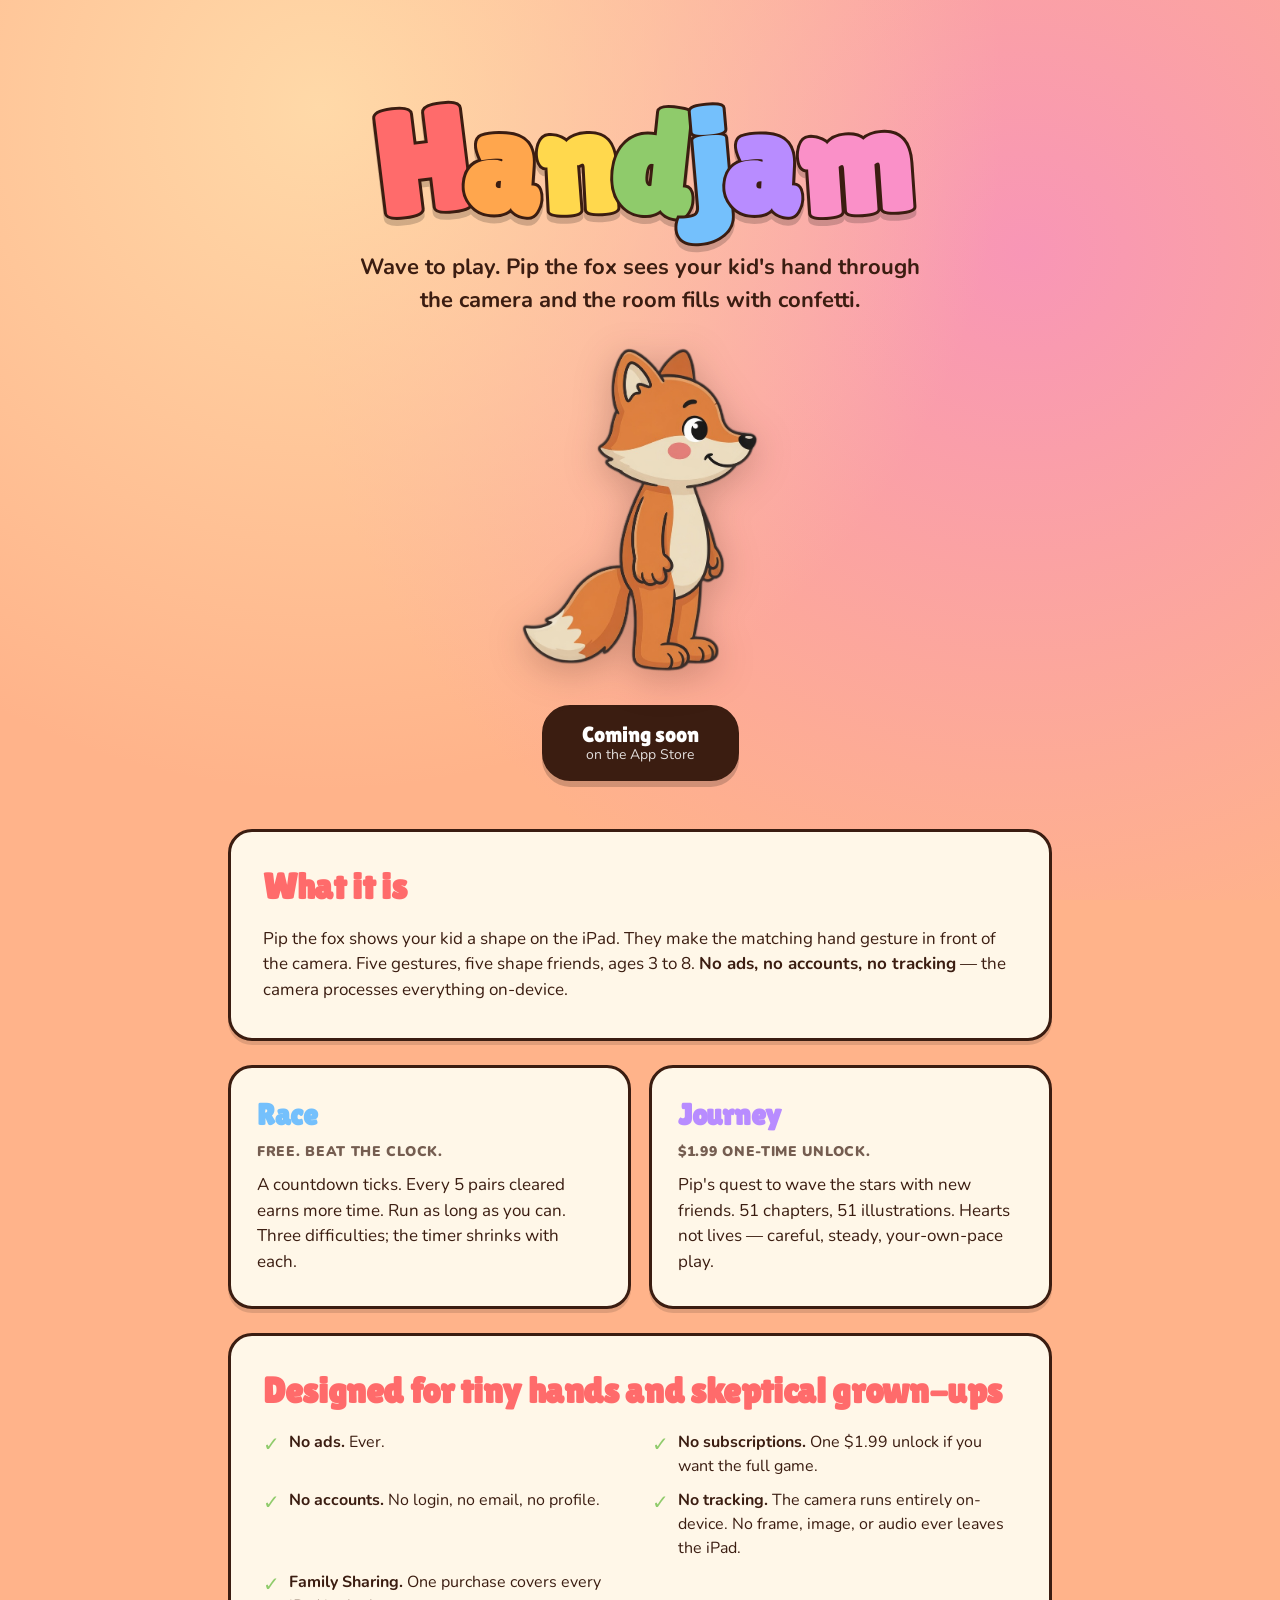
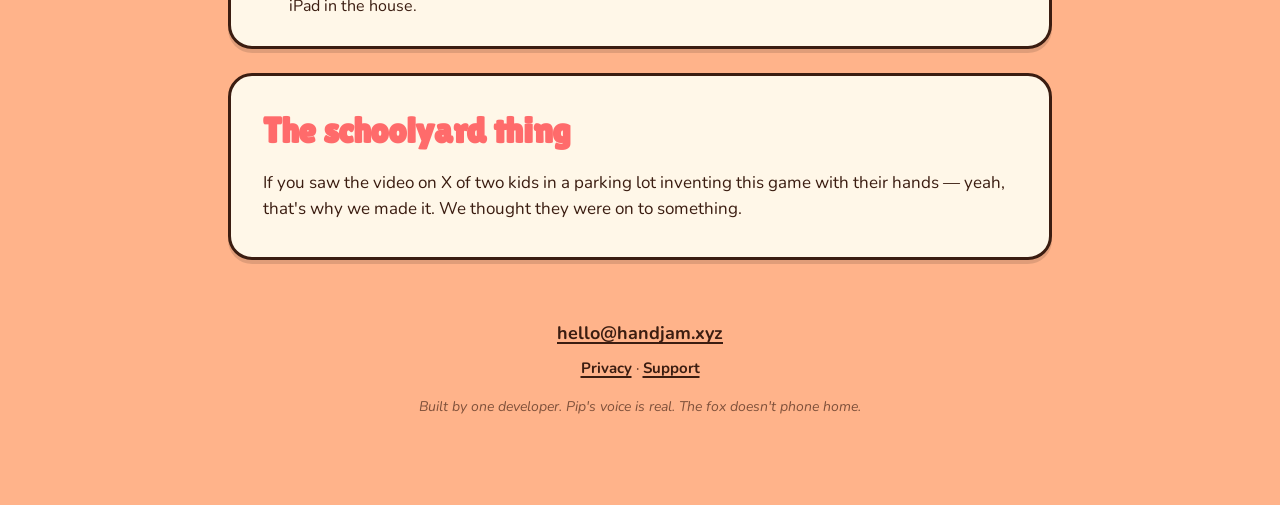
==== index.html @ eaa61b53 "Handjam landing page v1 Static site for handjam.xyz with: - Hero with per-letter rainbow wordmark (L" ====
<!DOCTYPE html>
<html lang="en">
<head>
  <meta charset="UTF-8">
  <meta name="viewport" content="width=device-width, initial-scale=1.0">
  <title>Handjam — Wave to Play. Ages 3-8.</title>
  <meta name="description" content="A camera hand-gesture game for kids 3-8. Pip the fox plays along. No ads. No subscription. No tracking.">

  <meta property="og:title" content="Handjam">
  <meta property="og:description" content="Wave to play. A camera hand-gesture game for kids 3-8.">
  <meta property="og:image" content="/og.png">
  <meta property="og:type" content="website">
  <meta property="og:url" content="https://handjam.xyz">

  <link rel="icon" href="/favicon.png" type="image/png">
  <link rel="preconnect" href="https://fonts.googleapis.com">
  <link rel="preconnect" href="https://fonts.gstatic.com" crossorigin>
  <link rel="stylesheet" href="https://fonts.googleapis.com/css2?family=Lilita+One&family=Nunito:wght@400;700;900&display=swap">
  <link rel="stylesheet" href="style.css">
</head>
<body>
  <main>
    <header class="hero">
      <h1 class="wordmark" aria-label="Handjam">
        <span class="letter l1">H</span><span class="letter l2">a</span><span class="letter l3">n</span><span class="letter l4">d</span><span class="letter l5">j</span><span class="letter l6">a</span><span class="letter l7">m</span>
      </h1>
      <p class="tagline">Wave to play. Pip the fox sees your kid's hand through the camera and the room fills with confetti.</p>

      <div class="pip">
        <img src="images/pip.png" alt="Pip the fox, waving" width="280">
      </div>

      <a class="appstore" href="#" aria-label="Download on the App Store — coming soon">
        <span class="appstore__line">Coming soon</span>
        <span class="appstore__line appstore__small">on the App Store</span>
      </a>
    </header>

    <section class="what">
      <h2>What it is</h2>
      <p>Pip the fox shows your kid a shape on the iPad. They make the matching hand gesture in front of the camera. Five gestures, five shape friends, ages 3 to 8. <strong>No ads, no accounts, no tracking</strong> — the camera processes everything on-device.</p>
    </section>

    <section class="modes">
      <div class="mode race">
        <h3>Race</h3>
        <p class="mode__sub">Free. Beat the clock.</p>
        <p>A countdown ticks. Every 5 pairs cleared earns more time. Run as long as you can. Three difficulties; the timer shrinks with each.</p>
      </div>
      <div class="mode journey">
        <h3>Journey</h3>
        <p class="mode__sub">$1.99 one-time unlock.</p>
        <p>Pip's quest to wave the stars with new friends. 51 chapters, 51 illustrations. Hearts not lives — careful, steady, your-own-pace play.</p>
      </div>
    </section>

    <section class="principles">
      <h2>Designed for tiny hands and skeptical grown-ups</h2>
      <ul>
        <li><strong>No ads.</strong> Ever.</li>
        <li><strong>No subscriptions.</strong> One $1.99 unlock if you want the full game.</li>
        <li><strong>No accounts.</strong> No login, no email, no profile.</li>
        <li><strong>No tracking.</strong> The camera runs entirely on-device. No frame, image, or audio ever leaves the iPad.</li>
        <li><strong>Family Sharing.</strong> One purchase covers every iPad in the house.</li>
      </ul>
    </section>

    <section class="origin">
      <h2>The schoolyard thing</h2>
      <p>If you saw the video on X of two kids in a parking lot inventing this game with their hands — yeah, that's why we made it. We thought they were on to something.</p>
    </section>

    <footer>
      <p class="contact">
        <a href="mailto:hello@handjam.xyz">hello@handjam.xyz</a>
      </p>
      <p class="links">
        <a href="/privacy">Privacy</a>
        ·
        <a href="/support">Support</a>
      </p>
      <p class="credit">Built by one developer. Pip's voice is real. The fox doesn't phone home.</p>
    </footer>
  </main>
</body>
</html>
---- style.css ----
/* Handjam landing — warm kid-app palette, big chunky type. */

:root {
  --warm-bg-1: #ffd9a8;
  --warm-bg-2: #ffb38a;
  --warm-bg-3: #f896b6;
  --ink: #3b1d11;
  --paper: #fff7e8;
  --primary: #ff6b6b;
  --success: #8fcb6b;
  --accent: #ffd84d;

  --c1: #ff6b6b; /* coral */
  --c2: #ffa64d; /* orange */
  --c3: #ffd84d; /* yellow */
  --c4: #8fcb6b; /* green */
  --c5: #74c0fc; /* blue */
  --c6: #b88cff; /* purple */
  --c7: #fa90c8; /* pink */
}

* { box-sizing: border-box; margin: 0; padding: 0; }

html, body {
  font-family: 'Nunito', system-ui, -apple-system, sans-serif;
  color: var(--ink);
  background:
    radial-gradient(circle at 25% 12%, var(--warm-bg-1) 0, transparent 55%),
    radial-gradient(circle at 80% 28%, var(--warm-bg-3) 0, transparent 60%),
    var(--warm-bg-2);
  background-attachment: fixed;
  min-height: 100vh;
  line-height: 1.5;
  -webkit-font-smoothing: antialiased;
}

main {
  max-width: 880px;
  margin: 0 auto;
  padding: 48px 28px 80px;
}

/* ---------- Hero ---------- */

.hero {
  text-align: center;
  padding: 48px 0 24px;
}

.wordmark {
  font-family: 'Lilita One', cursive;
  font-size: clamp(72px, 14vw, 144px);
  line-height: 0.95;
  letter-spacing: -0.02em;
  display: inline-block;
  filter: drop-shadow(0 6px 0 rgba(0,0,0,0.18));
  margin-bottom: 18px;
}

.wordmark .letter {
  display: inline-block;
  -webkit-text-stroke: 6px var(--ink);
  paint-order: stroke fill;
}

.wordmark .l1 { color: var(--c1); transform: rotate(-7deg); }
.wordmark .l2 { color: var(--c2); transform: rotate(4deg); }
.wordmark .l3 { color: var(--c3); transform: rotate(-3deg); }
.wordmark .l4 { color: var(--c4); transform: rotate(6deg); }
.wordmark .l5 { color: var(--c5); transform: rotate(-5deg); }
.wordmark .l6 { color: var(--c6); transform: rotate(3deg); }
.wordmark .l7 { color: var(--c7); transform: rotate(-4deg); }

.tagline {
  font-size: clamp(18px, 2.2vw, 22px);
  font-weight: 700;
  max-width: 560px;
  margin: 0 auto 28px;
  color: var(--ink);
}

.pip {
  margin: 16px auto 24px;
}
.pip img {
  width: clamp(180px, 28vw, 280px);
  height: auto;
  filter: drop-shadow(0 8px 18px rgba(59,29,17,0.25));
}

/* ---------- App Store CTA ---------- */

.appstore {
  display: inline-flex;
  flex-direction: column;
  align-items: center;
  text-decoration: none;
  color: white;
  background: var(--ink);
  padding: 14px 36px;
  border-radius: 28px;
  border: 4px solid var(--ink);
  box-shadow: 0 6px 0 rgba(0,0,0,0.18);
  transition: transform 0.12s ease;
}
.appstore:hover, .appstore:focus { transform: translateY(-2px); }
.appstore__line {
  font-family: 'Lilita One', cursive;
  font-size: 22px;
  line-height: 1.1;
}
.appstore__small {
  font-size: 14px;
  font-weight: 400;
  font-family: 'Nunito', sans-serif;
  opacity: 0.85;
}

/* ---------- Sections ---------- */

section {
  background: var(--paper);
  border: 3px solid var(--ink);
  border-radius: 24px;
  padding: 28px 32px;
  margin: 24px 0;
  box-shadow: 0 4px 0 rgba(0,0,0,0.12);
}

section h2 {
  font-family: 'Lilita One', cursive;
  font-size: clamp(28px, 4vw, 36px);
  color: var(--primary);
  margin-bottom: 12px;
  letter-spacing: -0.01em;
}

section p {
  font-size: 17px;
  margin-bottom: 8px;
}

/* ---------- Modes ---------- */

.modes {
  display: grid;
  grid-template-columns: 1fr 1fr;
  gap: 18px;
  background: none;
  border: none;
  box-shadow: none;
  padding: 0;
}
@media (max-width: 640px) {
  .modes { grid-template-columns: 1fr; }
}

.mode {
  background: var(--paper);
  border: 3px solid var(--ink);
  border-radius: 24px;
  padding: 24px 26px;
  box-shadow: 0 4px 0 rgba(0,0,0,0.12);
}
.mode h3 {
  font-family: 'Lilita One', cursive;
  font-size: 30px;
  margin-bottom: 4px;
  letter-spacing: -0.01em;
}
.mode__sub {
  font-weight: 900;
  font-size: 14px;
  text-transform: uppercase;
  letter-spacing: 0.05em;
  opacity: 0.7;
  margin-bottom: 10px !important;
}
.race h3 { color: var(--c5); }
.journey h3 { color: var(--c6); }

/* ---------- Principles list ---------- */

.principles ul {
  list-style: none;
  display: grid;
  grid-template-columns: 1fr 1fr;
  gap: 10px 24px;
  margin-top: 10px;
}
@media (max-width: 640px) {
  .principles ul { grid-template-columns: 1fr; }
}
.principles li {
  font-size: 16px;
  padding-left: 26px;
  position: relative;
}
.principles li::before {
  content: '✓';
  position: absolute;
  left: 0;
  top: 0;
  color: var(--success);
  font-weight: 900;
  font-size: 20px;
}

/* ---------- Footer ---------- */

footer {
  text-align: center;
  padding: 36px 0 8px;
  color: var(--ink);
  font-size: 15px;
}
footer a {
  color: var(--ink);
  font-weight: 700;
  text-decoration: underline;
  text-decoration-thickness: 2px;
  text-underline-offset: 3px;
}
footer a:hover { color: var(--primary); }

footer .contact a {
  font-size: 18px;
}
footer .links {
  margin: 10px 0 16px;
}
footer .credit {
  opacity: 0.65;
  font-size: 14px;
  font-style: italic;
}
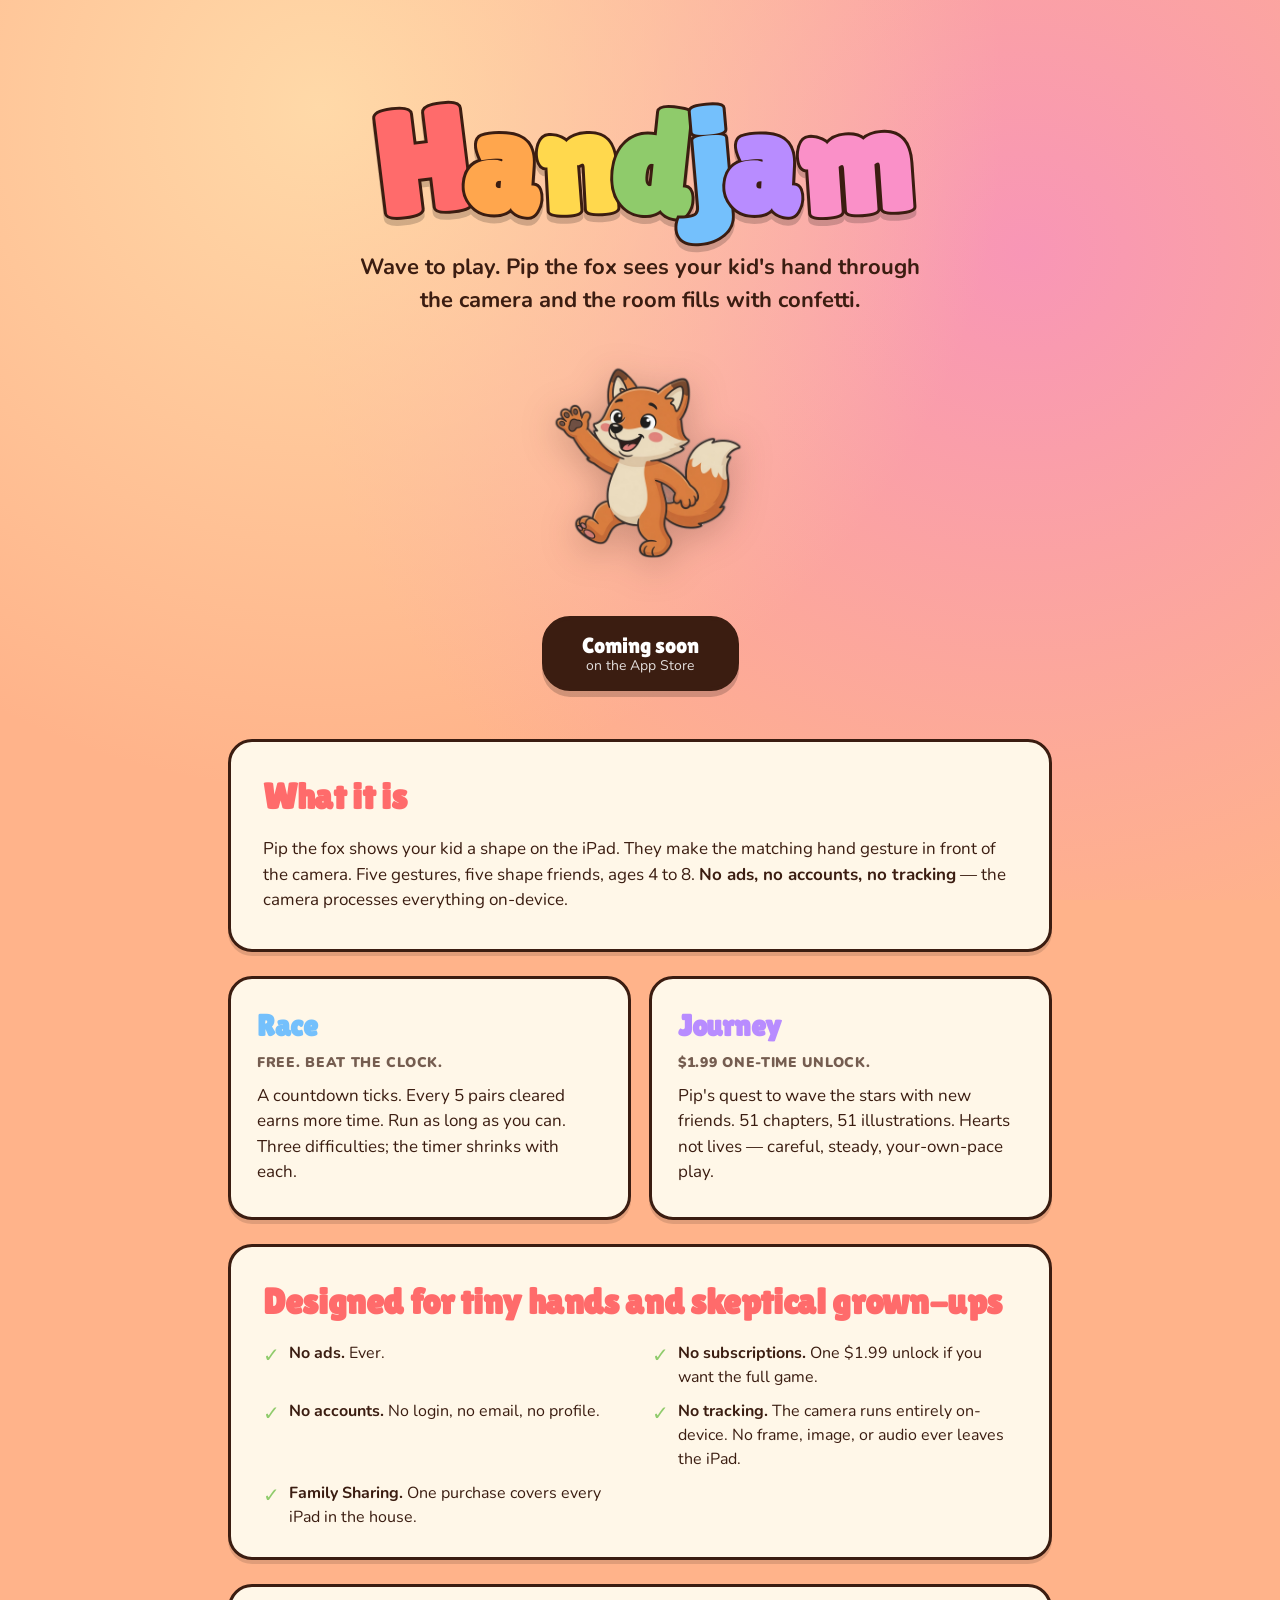
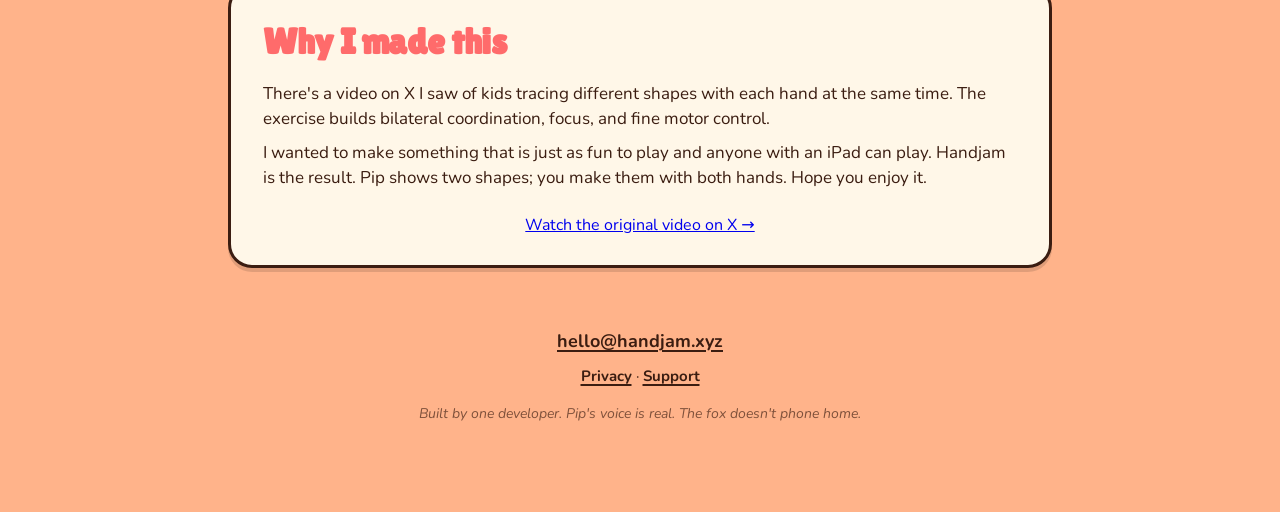
==== commit 7450f51a: "Hero: new Pip art + ages 4-8 + origin story with X video - Swap hero image to processed/wave/wave_00" ====
--- a/index.html
+++ b/index.html
@@ -3,11 +3,11 @@
 <head>
   <meta charset="UTF-8">
   <meta name="viewport" content="width=device-width, initial-scale=1.0">
-  <title>Handjam — Wave to Play. Ages 3-8.</title>
-  <meta name="description" content="A camera hand-gesture game for kids 3-8. Pip the fox plays along. No ads. No subscription. No tracking.">
+  <title>Handjam — Wave to Play. Ages 4-8.</title>
+  <meta name="description" content="A camera hand-gesture game for kids 4-8. Pip the fox plays along. No ads. No subscription. No tracking.">
 
   <meta property="og:title" content="Handjam">
-  <meta property="og:description" content="Wave to play. A camera hand-gesture game for kids 3-8.">
+  <meta property="og:description" content="Wave to play. A camera hand-gesture game for kids 4-8.">
   <meta property="og:image" content="/og.png">
   <meta property="og:type" content="website">
   <meta property="og:url" content="https://handjam.xyz">
@@ -27,7 +27,7 @@
       <p class="tagline">Wave to play. Pip the fox sees your kid's hand through the camera and the room fills with confetti.</p>
 
       <div class="pip">
-        <img src="images/pip.png" alt="Pip the fox, waving" width="280">
+        <img src="images/pip-hero.png" alt="Pip the fox, waving" width="240">
       </div>
 
       <a class="appstore" href="#" aria-label="Download on the App Store — coming soon">
@@ -38,7 +38,7 @@
 
     <section class="what">
       <h2>What it is</h2>
-      <p>Pip the fox shows your kid a shape on the iPad. They make the matching hand gesture in front of the camera. Five gestures, five shape friends, ages 3 to 8. <strong>No ads, no accounts, no tracking</strong> — the camera processes everything on-device.</p>
+      <p>Pip the fox shows your kid a shape on the iPad. They make the matching hand gesture in front of the camera. Five gestures, five shape friends, ages 4 to 8. <strong>No ads, no accounts, no tracking</strong> — the camera processes everything on-device.</p>
     </section>
 
     <section class="modes">
@@ -66,9 +66,18 @@
     </section>
 
     <section class="origin">
-      <h2>The schoolyard thing</h2>
-      <p>If you saw the video on X of two kids in a parking lot inventing this game with their hands — yeah, that's why we made it. We thought they were on to something.</p>
+      <h2>Why I made this</h2>
+      <p>There's a video on X I saw of kids tracing different shapes with each hand at the same time. The exercise builds bilateral coordination, focus, and fine motor control.</p>
+      <p>I wanted to make something that is just as fun to play and anyone with an iPad can play. Handjam is the result. Pip shows two shapes; you make them with both hands. Hope you enjoy it.</p>
+
+      <div class="x-embed">
+        <blockquote class="twitter-tweet" data-media-max-width="560" data-dnt="true">
+          <a href="https://twitter.com/rainmaker1973/status/2056281131150946804">Watch the original video on X →</a>
+        </blockquote>
+      </div>
     </section>
+
+    <script async src="https://platform.twitter.com/widgets.js" charset="utf-8"></script>
 
     <footer>
       <p class="contact">
--- a/style.css
+++ b/style.css
@@ -83,9 +83,19 @@
   margin: 16px auto 24px;
 }
 .pip img {
-  width: clamp(180px, 28vw, 280px);
+  width: clamp(160px, 22vw, 240px);
   height: auto;
   filter: drop-shadow(0 8px 18px rgba(59,29,17,0.25));
+}
+
+/* X embed — center the blockquote, modest top spacing */
+.x-embed {
+  margin-top: 22px;
+  display: flex;
+  justify-content: center;
+}
+.x-embed .twitter-tweet {
+  margin: 0 auto !important;
 }
 
 /* ---------- App Store CTA ---------- */
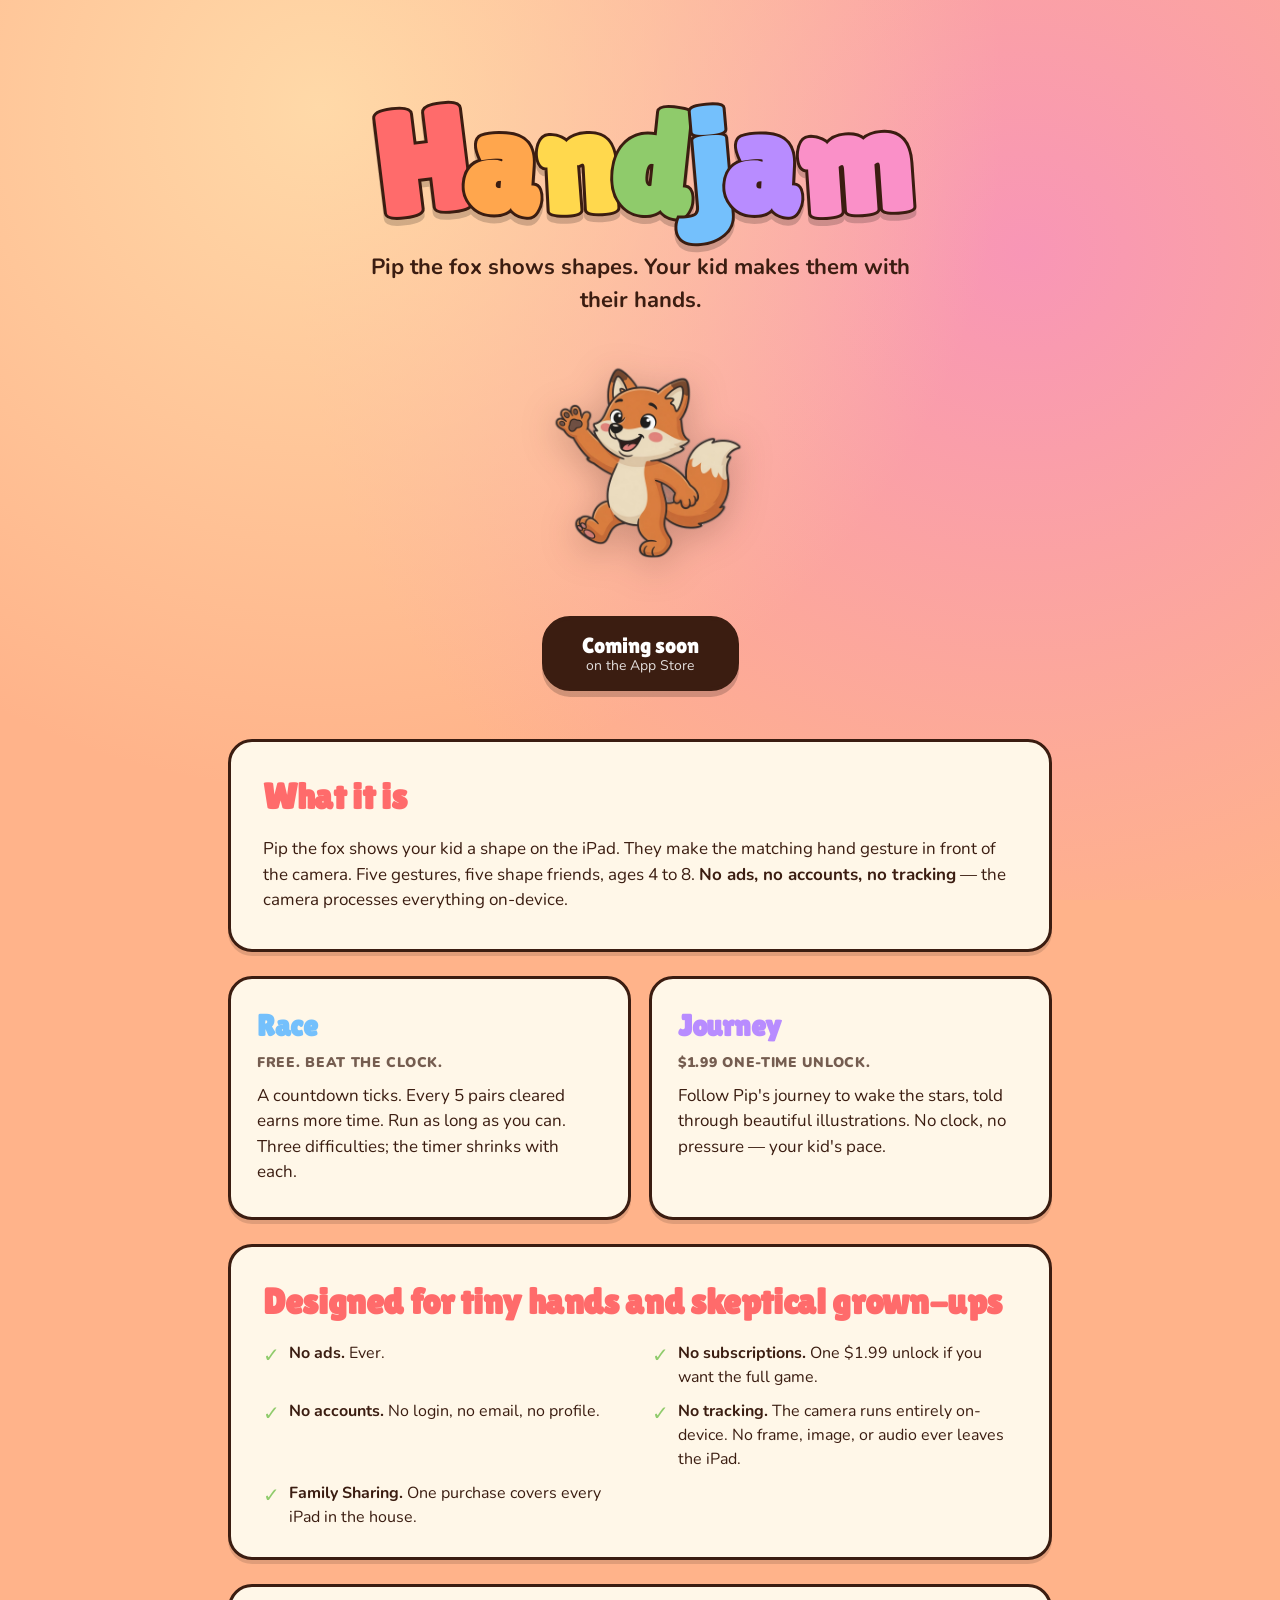
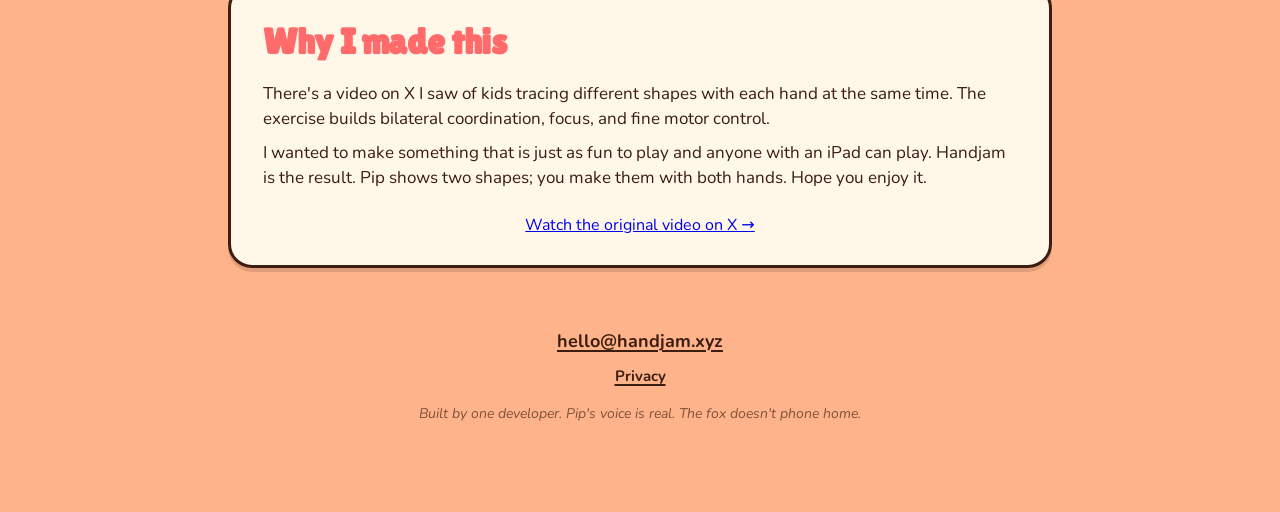
==== commit 72b3fe9a: "Tighten copy: plain tagline, rewrite Journey, drop Support footer link - Hero tagline: 'Pip the fox " ====
--- a/index.html
+++ b/index.html
@@ -24,7 +24,7 @@
       <h1 class="wordmark" aria-label="Handjam">
         <span class="letter l1">H</span><span class="letter l2">a</span><span class="letter l3">n</span><span class="letter l4">d</span><span class="letter l5">j</span><span class="letter l6">a</span><span class="letter l7">m</span>
       </h1>
-      <p class="tagline">Wave to play. Pip the fox sees your kid's hand through the camera and the room fills with confetti.</p>
+      <p class="tagline">Pip the fox shows shapes. Your kid makes them with their hands.</p>
 
       <div class="pip">
         <img src="images/pip-hero.png" alt="Pip the fox, waving" width="240">
@@ -50,7 +50,7 @@
       <div class="mode journey">
         <h3>Journey</h3>
         <p class="mode__sub">$1.99 one-time unlock.</p>
-        <p>Pip's quest to wave the stars with new friends. 51 chapters, 51 illustrations. Hearts not lives — careful, steady, your-own-pace play.</p>
+        <p>Follow Pip's journey to wake the stars, told through beautiful illustrations. No clock, no pressure — your kid's pace.</p>
       </div>
     </section>
 
@@ -85,8 +85,6 @@
       </p>
       <p class="links">
         <a href="/privacy">Privacy</a>
-        ·
-        <a href="/support">Support</a>
       </p>
       <p class="credit">Built by one developer. Pip's voice is real. The fox doesn't phone home.</p>
     </footer>
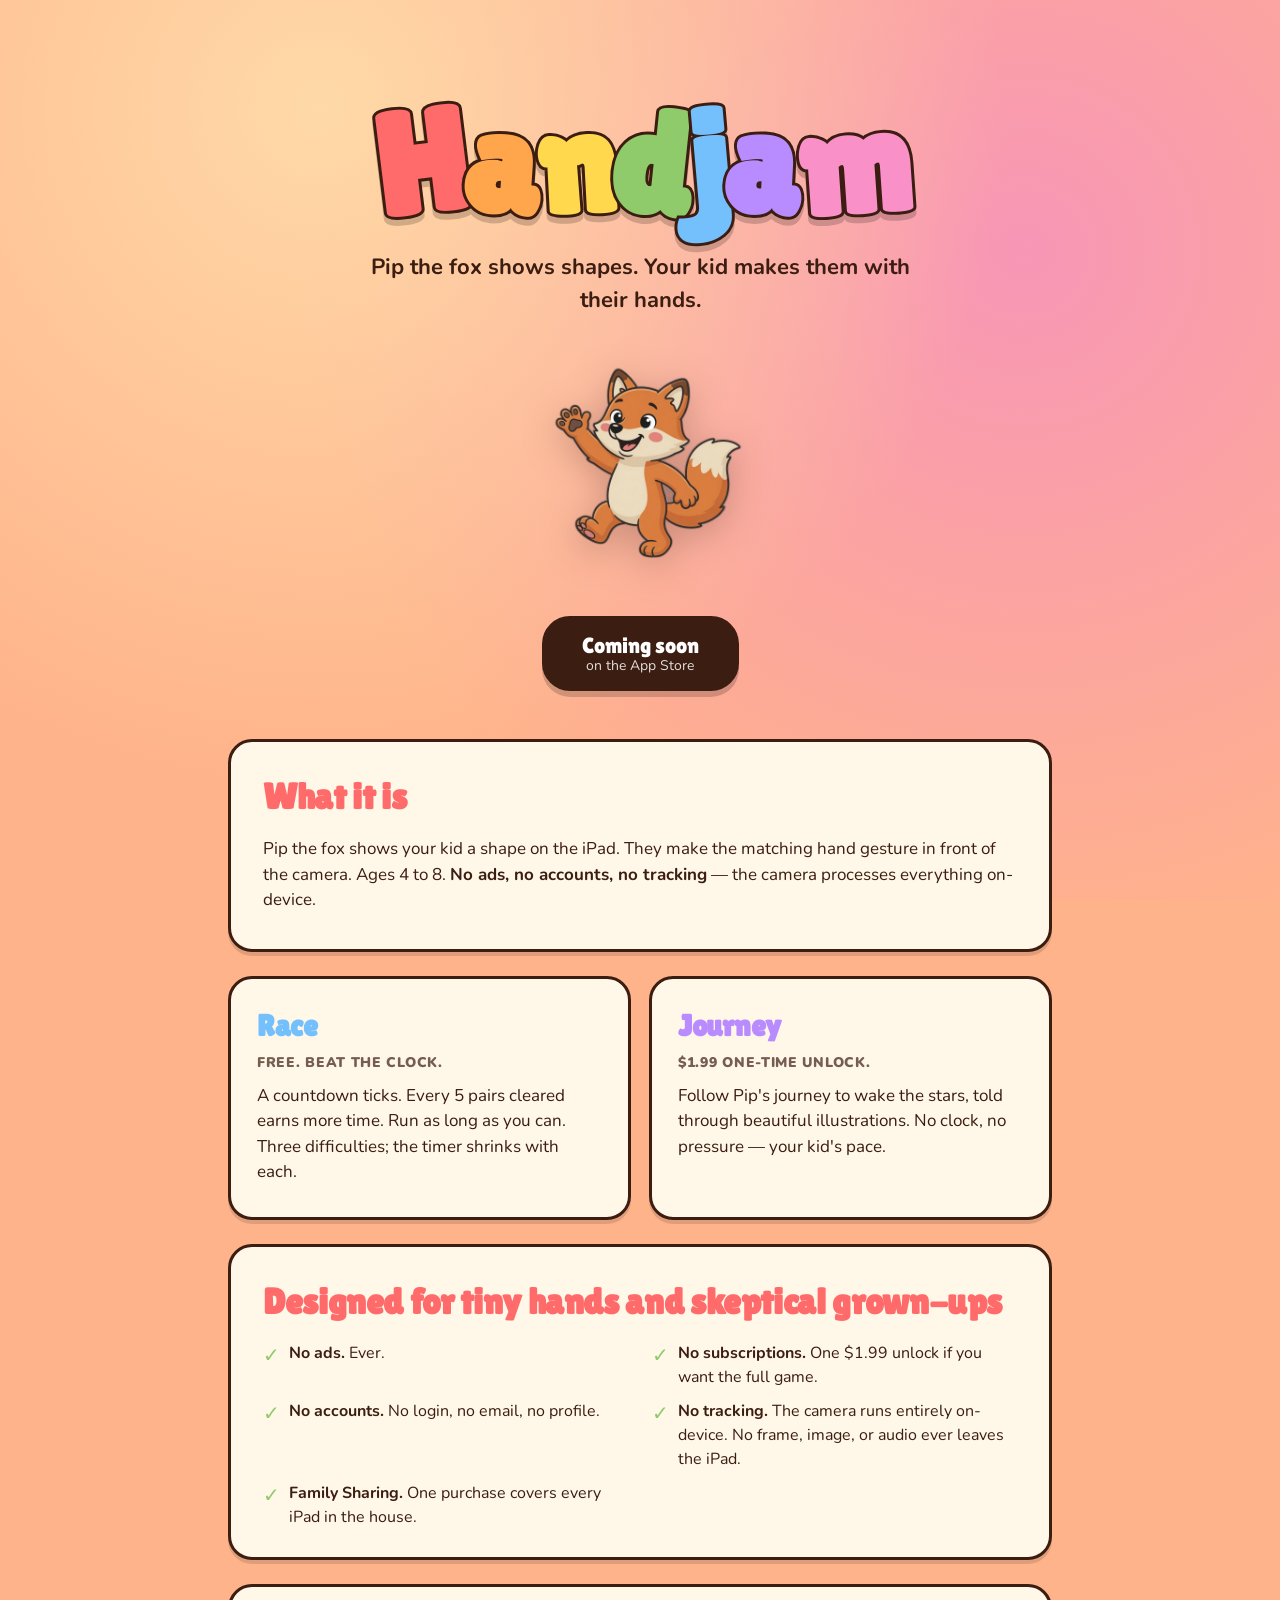
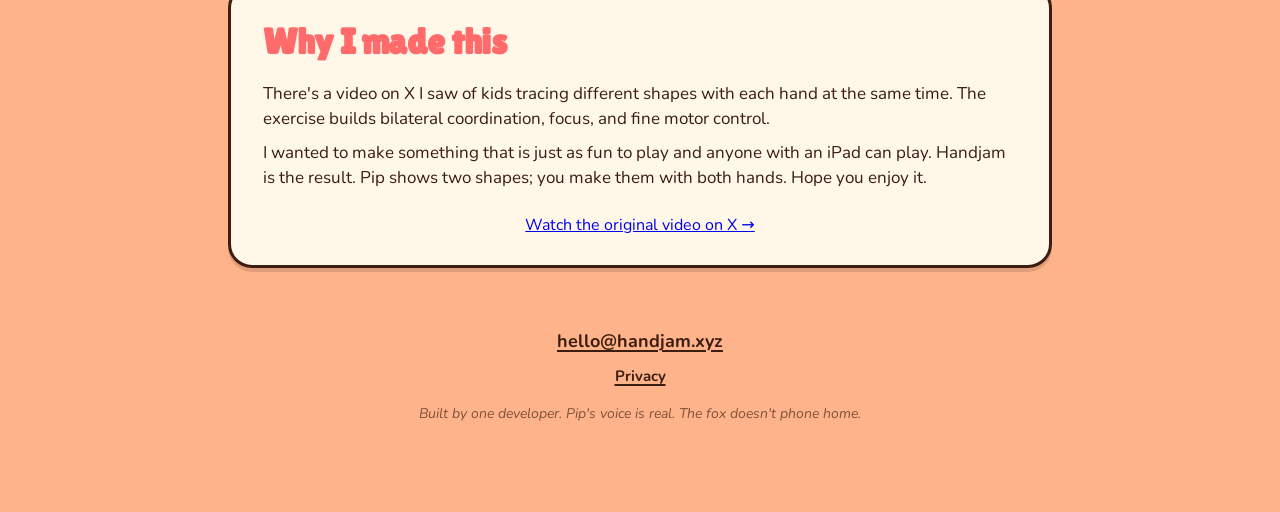
==== commit f1a86752: "Drop 'Five gestures, five shape friends' from What it is Keeps the copy tight and avoids over-specif" ====
--- a/index.html
+++ b/index.html
@@ -38,7 +38,7 @@
 
     <section class="what">
       <h2>What it is</h2>
-      <p>Pip the fox shows your kid a shape on the iPad. They make the matching hand gesture in front of the camera. Five gestures, five shape friends, ages 4 to 8. <strong>No ads, no accounts, no tracking</strong> — the camera processes everything on-device.</p>
+      <p>Pip the fox shows your kid a shape on the iPad. They make the matching hand gesture in front of the camera. Ages 4 to 8. <strong>No ads, no accounts, no tracking</strong> — the camera processes everything on-device.</p>
     </section>
 
     <section class="modes">
@@ -84,7 +84,7 @@
         <a href="mailto:hello@handjam.xyz">hello@handjam.xyz</a>
       </p>
       <p class="links">
-        <a href="/privacy">Privacy</a>
+        <a href="/privacy.html">Privacy</a>
       </p>
       <p class="credit">Built by one developer. Pip's voice is real. The fox doesn't phone home.</p>
     </footer>
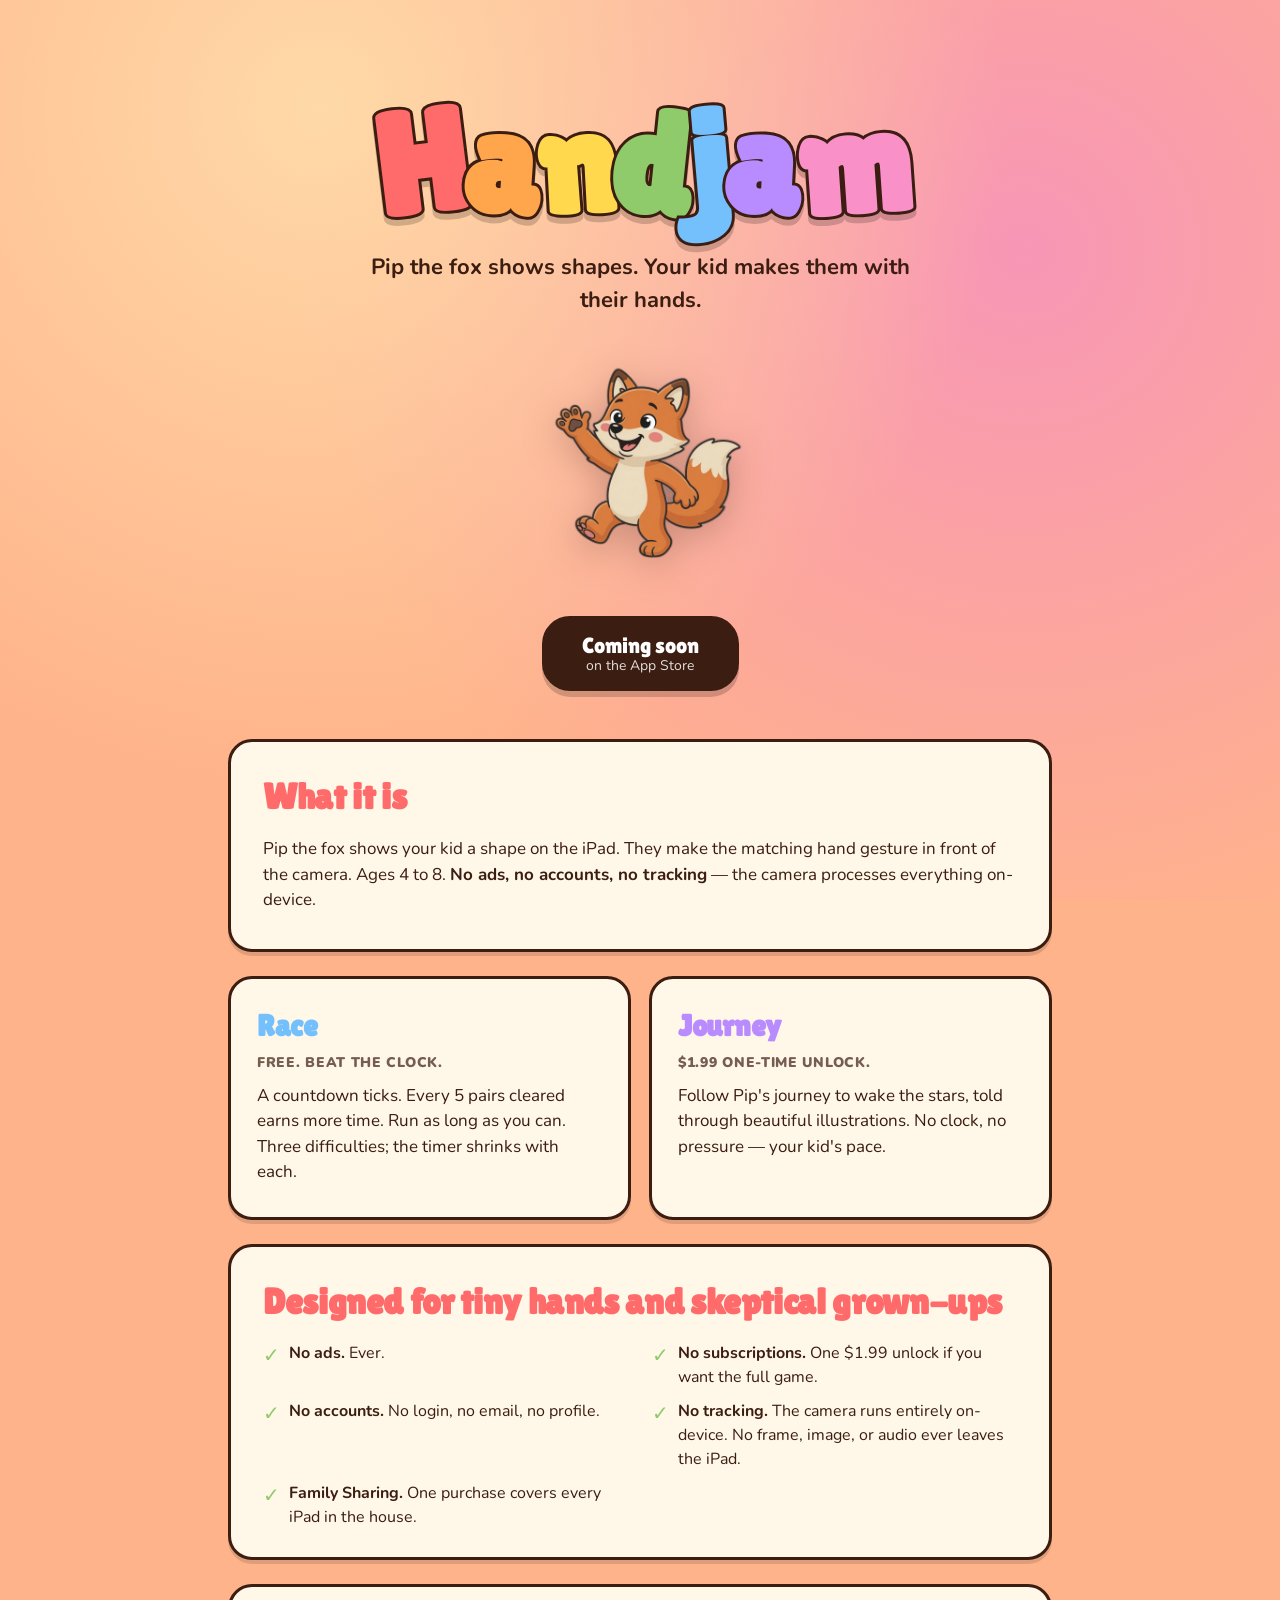
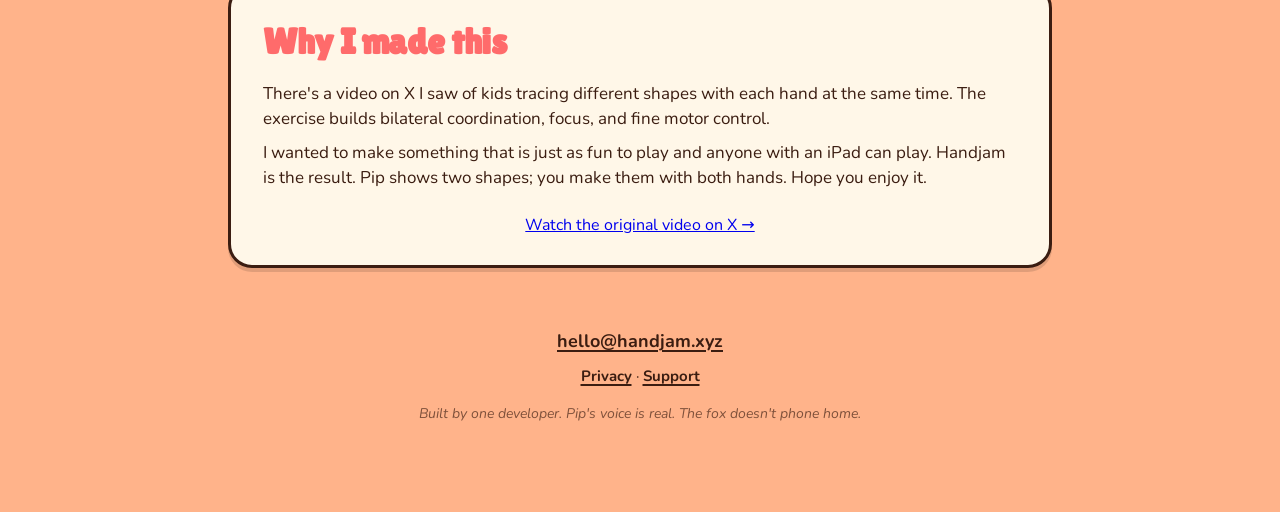
==== commit 89f181b8: "Re-add Support link in footer The /support.html page exists now (Apple requires an http(s) Support U" ====
--- a/index.html
+++ b/index.html
@@ -85,6 +85,8 @@
       </p>
       <p class="links">
         <a href="/privacy.html">Privacy</a>
+        ·
+        <a href="/support.html">Support</a>
       </p>
       <p class="credit">Built by one developer. Pip's voice is real. The fox doesn't phone home.</p>
     </footer>
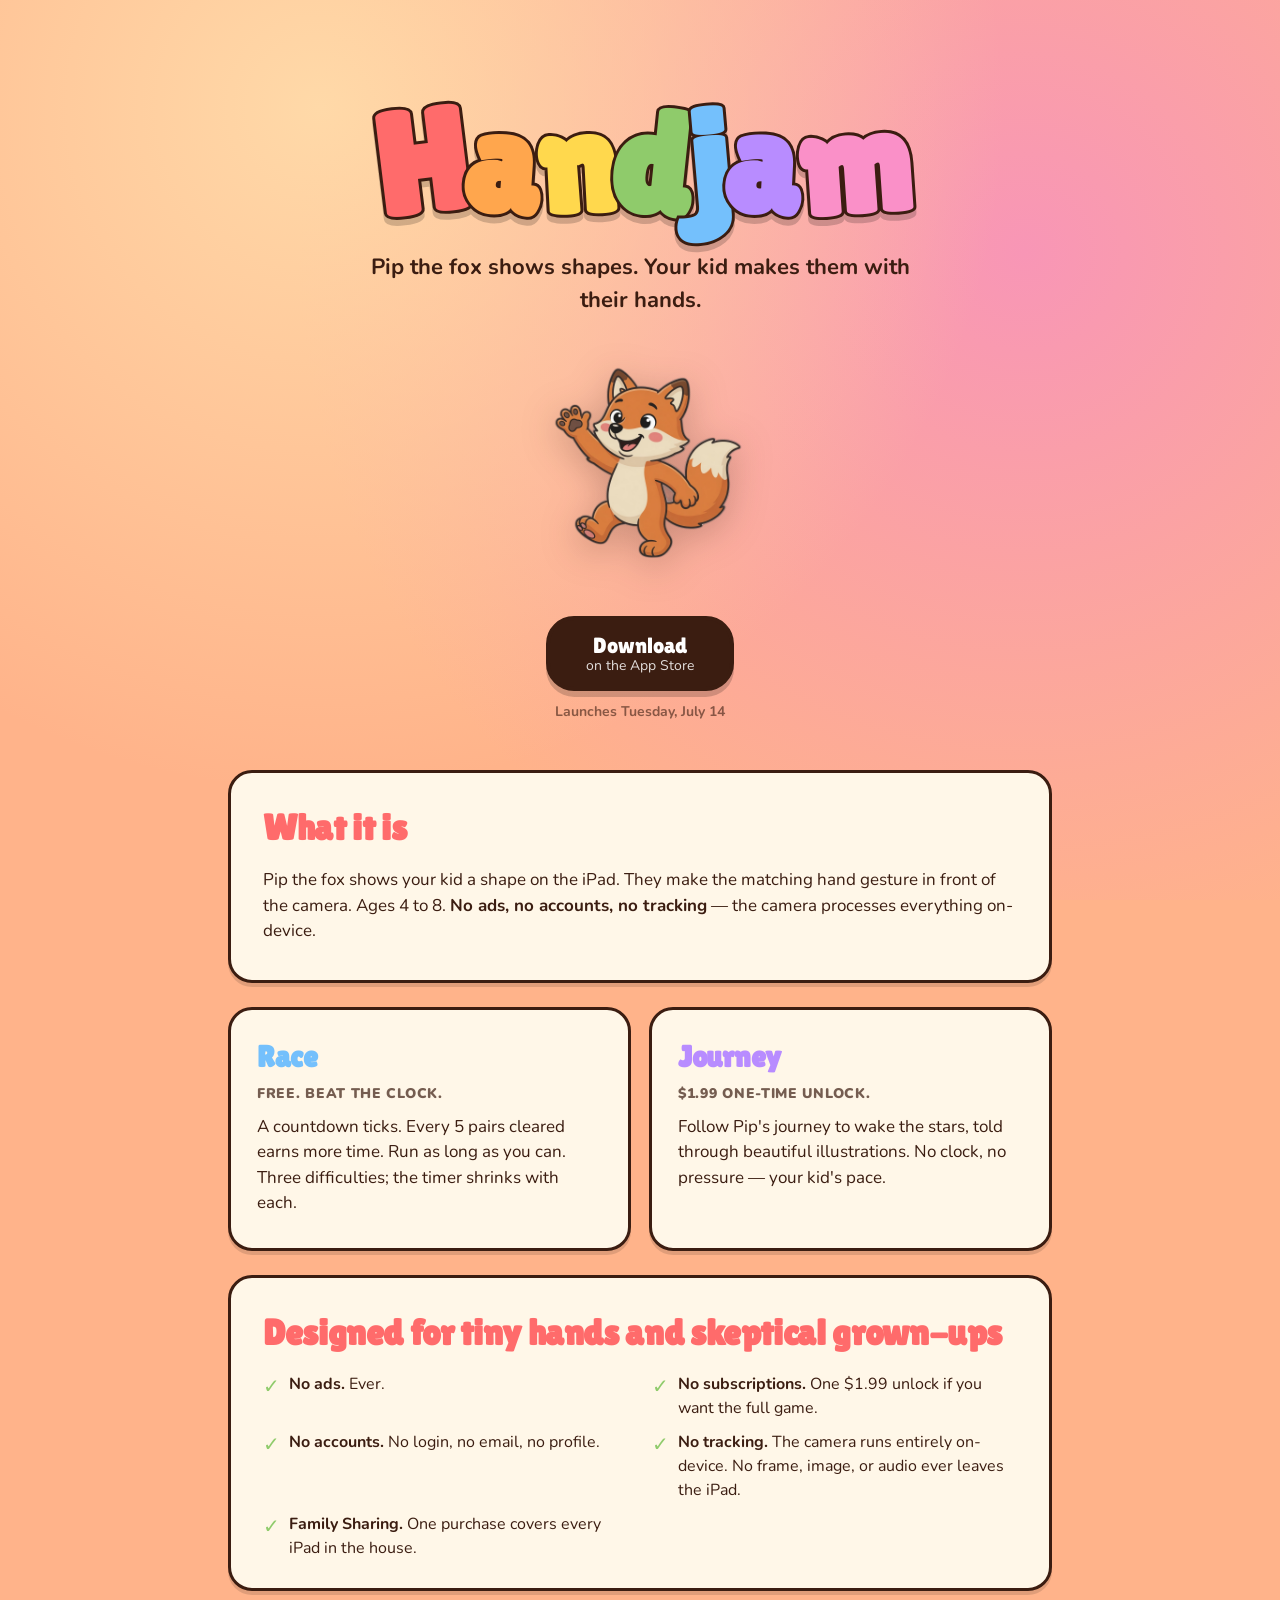
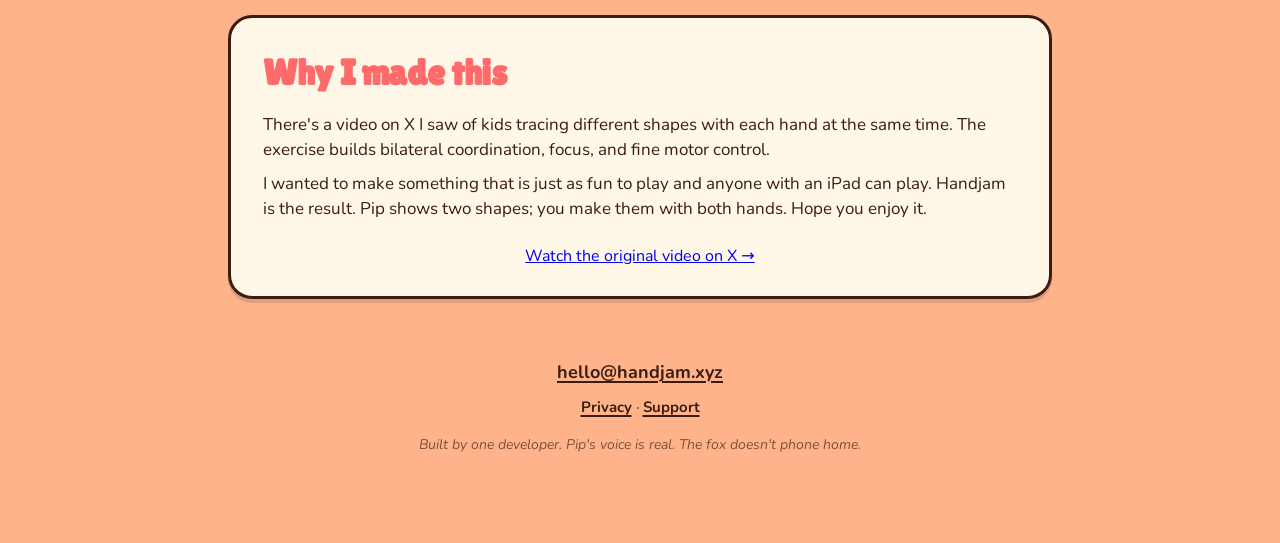
==== commit f7646642: "Landing: real App Store link + launch date note CTA button now points to https://apps.apple.com/app/" ====
--- a/index.html
+++ b/index.html
@@ -30,10 +30,13 @@
         <img src="images/pip-hero.png" alt="Pip the fox, waving" width="240">
       </div>
 
-      <a class="appstore" href="#" aria-label="Download on the App Store — coming soon">
-        <span class="appstore__line">Coming soon</span>
+      <a class="appstore"
+         href="https://apps.apple.com/app/id6771353930"
+         aria-label="Download Handjam on the App Store">
+        <span class="appstore__line">Download</span>
         <span class="appstore__line appstore__small">on the App Store</span>
       </a>
+      <p class="launch-note">Launches Tuesday, July 14</p>
     </header>
 
     <section class="what">
--- a/style.css
+++ b/style.css
@@ -126,6 +126,17 @@
   opacity: 0.85;
 }
 
+/* Pre-launch date line under the CTA. Remove this class from index.html
+   after launch — the button copy already reads "Download". */
+.launch-note {
+  margin-top: 10px;
+  text-align: center;
+  font-size: 14px;
+  font-weight: 700;
+  color: var(--ink);
+  opacity: 0.6;
+}
+
 /* ---------- Sections ---------- */
 
 section {
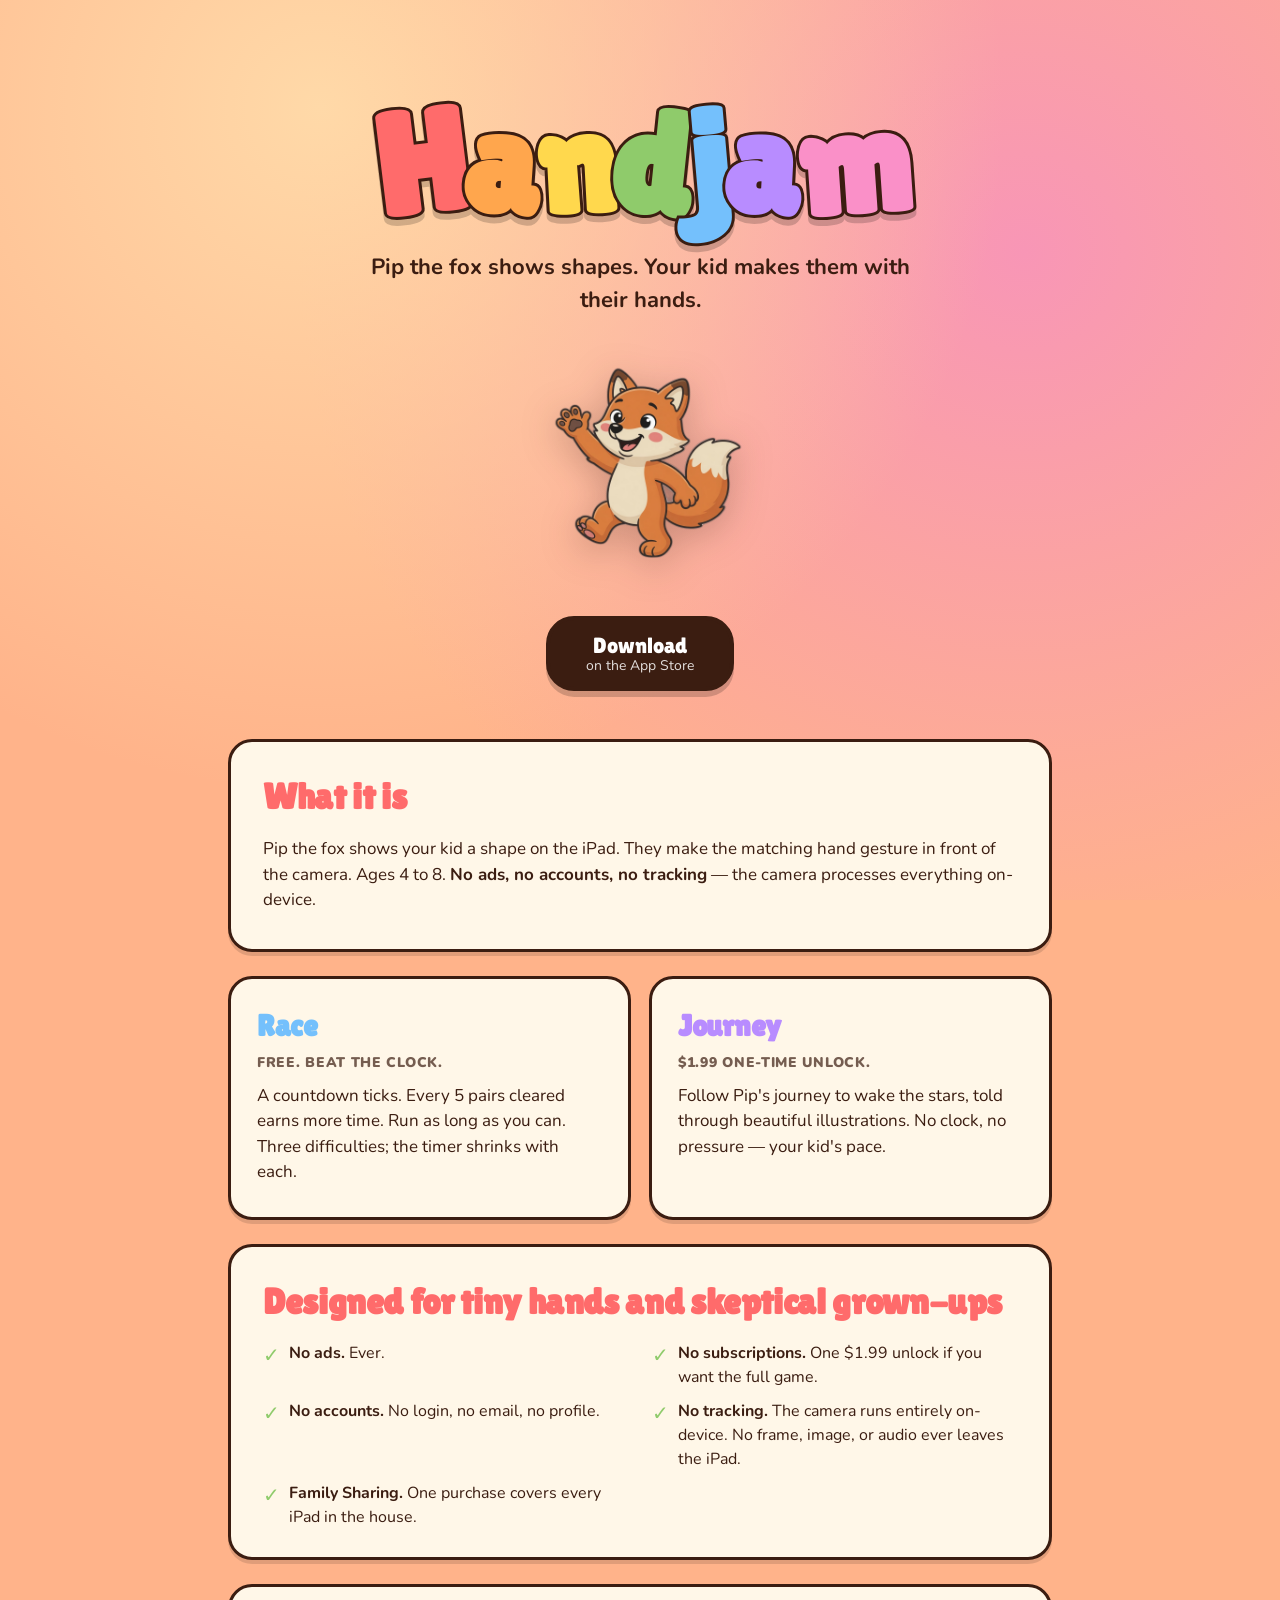
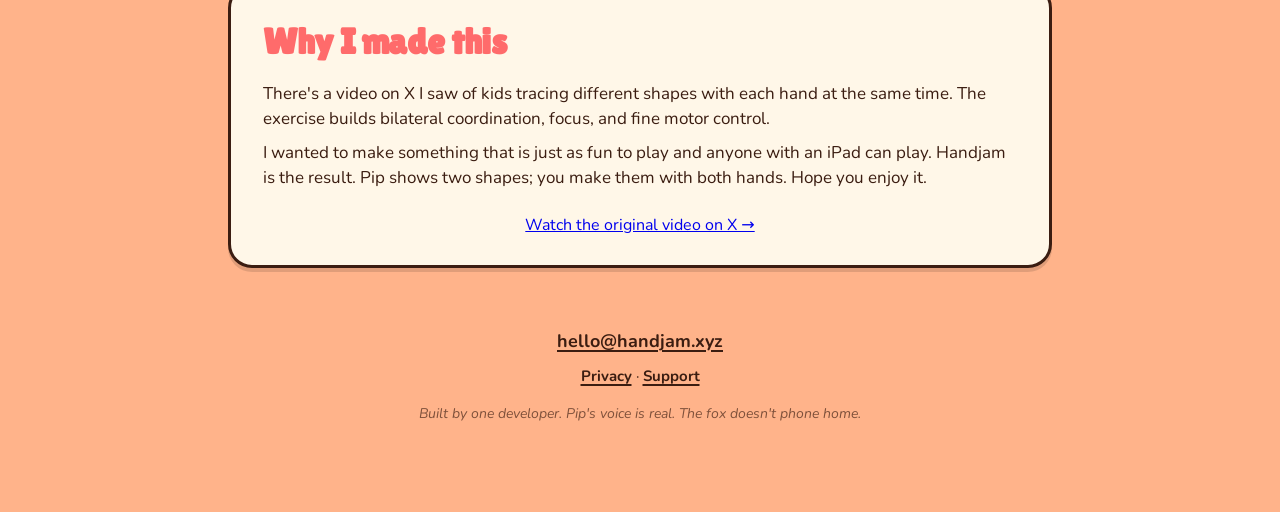
==== commit 8bba0d03: "Drop pre-launch date note — treat app as live Co-Authored-By: Claude Opus 4.7 (1M context) <noreply@" ====
--- a/index.html
+++ b/index.html
@@ -36,7 +36,6 @@
         <span class="appstore__line">Download</span>
         <span class="appstore__line appstore__small">on the App Store</span>
       </a>
-      <p class="launch-note">Launches Tuesday, July 14</p>
     </header>
 
     <section class="what">
